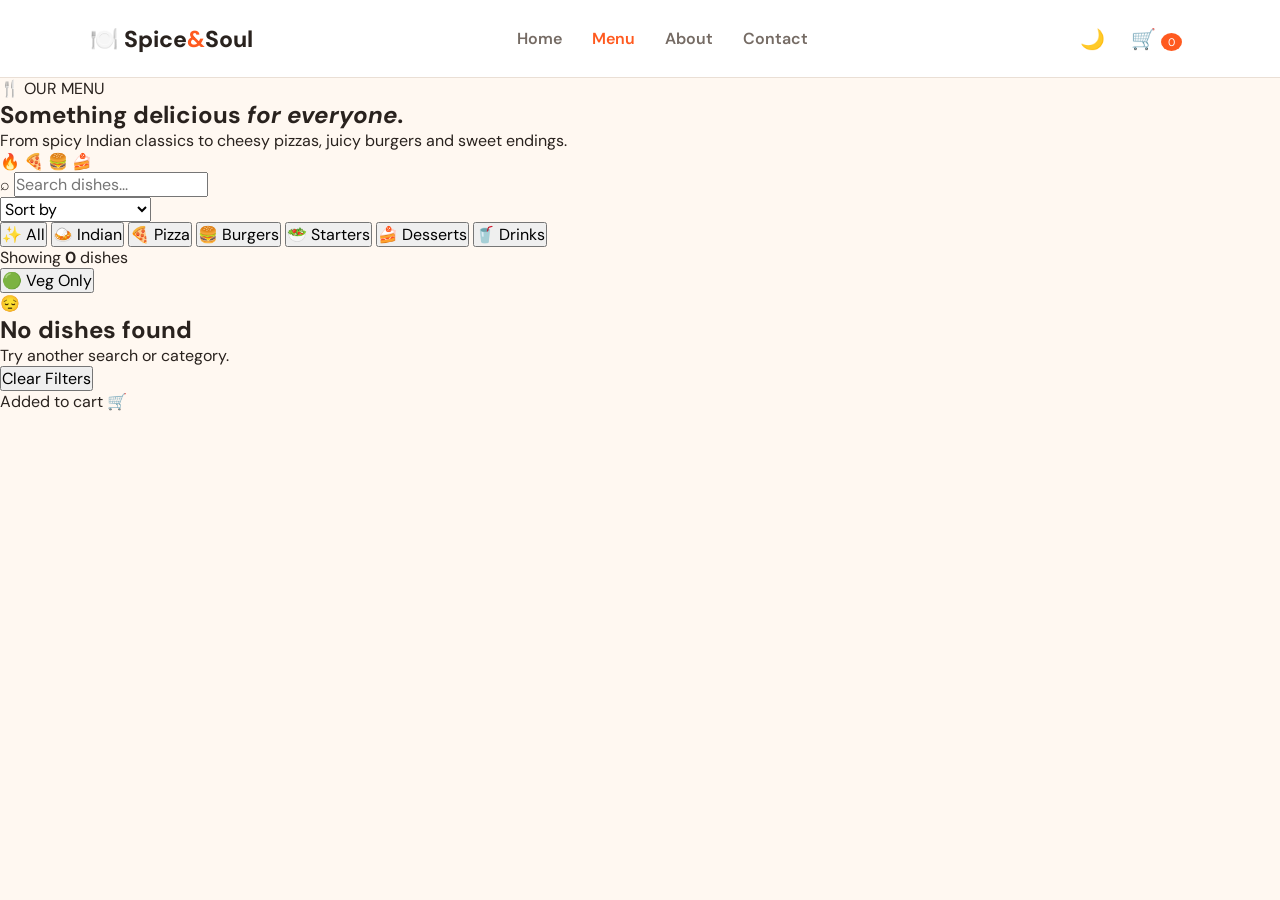
==== menu.html @ fa57c9c5 "Menu page" ====
<!DOCTYPE html>
<html lang="en">
<head>
    <meta charset="UTF-8">
    <meta name="viewport" content="width=device-width, initial-scale=1.0">

    <title>Menu | Spice & Soul</title>

    <link rel="stylesheet" href="style.css">
    <link rel="stylesheet" href="menu.css">
</head>

<body>

<header class="navbar">

    <a href="index.html" class="logo">
        🍽️ Spice<span>&</span>Soul
    </a>

    <nav>
        <a href="index.html">Home</a>
        <a href="menu.html" class="active">Menu</a>
        <a href="index.html#about">About</a>
        <a href="index.html#contact">Contact</a>
    </nav>

    <div class="nav-actions">

        <button id="themeBtn">🌙</button>

        <button class="cart-btn" onclick="openCart()">
            🛒
            <span id="cartCount">0</span>
        </button>

    </div>

</header>


<!-- MENU HERO -->

<section class="menu-hero">

    <div class="menu-hero-content">

        <span>🍴 OUR MENU</span>

        <h1>
            Something delicious
            <em>for everyone.</em>
        </h1>

        <p>
            From spicy Indian classics to cheesy pizzas,
            juicy burgers and sweet endings.
        </p>

    </div>

    <div class="menu-hero-food">
        <span>🔥</span>
        <span>🍕</span>
        <span>🍔</span>
        <span>🍰</span>
    </div>

</section>


<!-- MENU CONTROLS -->

<section class="menu-section">

    <div class="menu-toolbar">

        <div class="search">

            <span>⌕</span>

            <input
                type="search"
                id="searchInput"
                placeholder="Search dishes..."
            >

        </div>


        <select id="sortSelect">

            <option value="default">
                Sort by
            </option>

            <option value="low">
                Price: Low to High
            </option>

            <option value="high">
                Price: High to Low
            </option>

            <option value="rating">
                Top Rated
            </option>

        </select>

    </div>


    <!-- CATEGORIES -->

    <div class="category-tabs">

        <button class="category-btn active"
                data-category="All">
            <span>✨</span>
            All
        </button>

        <button class="category-btn"
                data-category="Indian">
            🍛 Indian
        </button>

        <button class="category-btn"
                data-category="Pizza">
            🍕 Pizza
        </button>

        <button class="category-btn"
                data-category="Burger">
            🍔 Burgers
        </button>

        <button class="category-btn"
                data-category="Starter">
            🥗 Starters
        </button>

        <button class="category-btn"
                data-category="Dessert">
            🍰 Desserts
        </button>

        <button class="category-btn"
                data-category="Drinks">
            🥤 Drinks
        </button>

    </div>


    <!-- RESULTS -->

    <div class="result-row">

        <p>
            Showing
            <strong id="resultCount">0</strong>
            dishes
        </p>

        <button
            id="vegToggle"
            class="veg-toggle"
        >
            🟢 Veg Only
        </button>

    </div>


    <!-- FOOD GRID -->

    <div
        class="food-grid"
        id="foodGrid"
    ></div>


    <!-- EMPTY -->

    <div
        class="empty-state"
        id="emptyState"
    >

        <div>😔</div>

        <h2>No dishes found</h2>

        <p>
            Try another search or category.
        </p>

        <button
            class="clear-btn"
            onclick="clearFilters()"
        >
            Clear Filters
        </button>

    </div>

</section>


<!-- CART OVERLAY -->

<div
    class="cart-overlay"
    id="cartOverlay"
    onclick="closeCart()"
></div>


<!-- CART -->

<aside
    class="cart"
    id="cart"
>

    <div class="cart-header">

        <div>
            <span>YOUR ORDER</span>
            <h2>My Cart</h2>
        </div>

        <button onclick="closeCart()">✕</button>

    </div>


    <div
        class="cart-items"
        id="cartItems"
    ></div>


    <div class="cart-footer">

        <div class="coupon">

            <input
                id="couponInput"
                placeholder="Coupon code"
            >

            <button onclick="applyCoupon()">
                Apply
            </button>

        </div>

        <div class="bill-row">
            <span>Subtotal</span>
            <strong id="subtotal">₹0</strong>
        </div>

        <div class="bill-row">
            <span>Discount</span>
            <strong id="discount">₹0</strong>
        </div>

        <div class="bill-row total">
            <span>Total</span>
            <strong id="total">₹0</strong>
        </div>

        <button
            class="checkout-btn"
            onclick="checkout()"
        >
            Proceed to Checkout →
        </button>

    </div>

</aside>


<!-- TOAST -->

<div
    class="toast"
    id="toast"
>
    Added to cart 🛒
</div>


<script src="menu.js"></script>

</body>
</html>
---- style.css ----
@import url('https://fonts.googleapis.com/css2?family=DM+Sans:wght@400;500;600;700;800&family=Playfair+Display:wght@600;700&display=swap');

:root {
    --orange: #ff5a1f;
    --orange-dark: #e9430d;
    --cream: #fff8f1;
    --dark: #171412;
    --text: #29221e;
    --muted: #756b64;
    --white: #ffffff;
    --border: #eadfd5;
}

* {
    margin: 0;
    padding: 0;
    box-sizing: border-box;
}

html {
    scroll-behavior: smooth;
}

body {
    font-family: "DM Sans", sans-serif;
    background: var(--cream);
    color: var(--text);
}

body.dark {
    --cream: #151211;
    --text: #fff;
    --muted: #aaa;
    --white: #211d1a;
    --border: #3a312c;
}

button,
input,
select {
    font: inherit;
}

button {
    cursor: pointer;
}

a {
    color: inherit;
}

.navbar {
    height: 78px;
    padding: 0 7%;
    display: flex;
    align-items: center;
    justify-content: space-between;
    background: var(--white);
    position: sticky;
    top: 0;
    z-index: 100;
    border-bottom: 1px solid var(--border);
}

.logo {
    text-decoration: none;
    font-size: 23px;
    font-weight: 800;
}

.logo span {
    color: var(--orange);
}

nav {
    display: flex;
    gap: 30px;
}

nav a {
    text-decoration: none;
    font-weight: 600;
    color: var(--muted);
}

nav a:hover,
nav a.active {
    color: var(--orange);
}

.nav-actions {
    display: flex;
    gap: 10px;
}

.nav-actions button,
.cart-btn {
    border: 0;
    background: transparent;
    font-size: 20px;
    padding: 8px;
}

.cart-btn span {
    background: var(--orange);
    color: white;
    border-radius: 50%;
    padding: 2px 7px;
    font-size: 11px;
}

.menu-btn {
    display: none;
}


/* HERO */

.hero {
    min-height: 680px;
    padding: 80px 7%;
    display: flex;
    align-items: center;
    justify-content: space-between;
    gap: 50px;
    overflow: hidden;
}

.hero-content {
    max-width: 650px;
}

.badge {
    color: var(--orange);
    font-size: 13px;
    font-weight: 800;
    letter-spacing: 2px;
}

.hero h1 {
    font-family: "Playfair Display", serif;
    font-size: clamp(50px, 7vw, 88px);
    line-height: .98;
    margin: 20px 0;
}

.hero h1 span {
    color: var(--orange);
}

.hero-content > p {
    max-width: 550px;
    color: var(--muted);
    font-size: 18px;
    line-height: 1.7;
}

.hero-buttons {
    display: flex;
    gap: 12px;
    margin-top: 30px;
}

.btn {
    border: 0;
    display: inline-block;
    padding: 15px 25px;
    border-radius: 12px;
    text-decoration: none;
    font-weight: 700;
}

.primary {
    background: var(--orange);
    color: white;
}

.primary:hover {
    background: var(--orange-dark);
}

.outline {
    background: transparent;
    border: 1px solid var(--border);
    color: var(--text);
}

.stats {
    display: flex;
    gap: 40px;
    margin-top: 50px;
}

.stats div {
    display: flex;
    flex-direction: column;
}

.stats strong {
    font-size: 20px;
}

.stats small {
    color: var(--muted);
    margin-top: 5px;
}

.hero-food {
    position: relative;
    width: 45%;
    max-width: 550px;
}

.food-circle {
    width: 480px;
    height: 480px;
    background: #ffd7bd;
    border-radius: 50%;
}

.hero-food img {
    position: absolute;
    width: 430px;
    height: 430px;
    object-fit: cover;
    border-radius: 50%;
    top: 25px;
    left: 25px;
    box-shadow: 0 30px 60px #0003;
}

.floating-card {
    position: absolute;
    bottom: 30px;
    left: -20px;
    background: var(--white);
    padding: 15px 20px;
    border-radius: 15px;
    display: flex;
    align-items: center;
    gap: 12px;
    box-shadow: 0 15px 40px #0002;
}

.floating-card span {
    font-size: 28px;
}

.floating-card div {
    display: flex;
    flex-direction: column;
}

.floating-card small {
    color: var(--muted);
}

.floating-card b {
    color: var(--orange);
}


/* CATEGORIES */

.categories {
    padding: 80px 7%;
}

.section-title {
    text-align: center;
}

.section-title span,
.menu-heading > span,
.about-text > span,
.offer > div > span {
    color: var(--orange);
    font-weight: 800;
    font-size: 13px;
    letter-spacing: 2px;
}

.section-title h2 {
    font-family: "Playfair Display", serif;
    font-size: 42px;
    margin-top: 10px;
}

.category-grid {
    display: grid;
    grid-template-columns: repeat(4, 1fr);
    gap: 20px;
    margin-top: 40px;
}

.category {
    background: var(--white);
    padding: 30px;
    text-align: center;
    text-decoration: none;
    border-radius: 18px;
    border: 1px solid var(--border);
    transition: .3s;
}

.category:hover {
    transform: translateY(-8px);
    border-color: var(--orange);
}

.category span {
    font-size: 48px;
}

.category h3 {
    margin-top: 15px;
}

.category p {
    color: var(--muted);
    margin-top: 5px;
}


/* OFFER */

.offer {
    margin: 40px 7%;
    padding: 50px;
    border-radius: 25px;
    background: #241a15;
    color: white;
    display: flex;
    justify-content: space-between;
    align-items: center;
}

.offer h2 {
    font-family: "Playfair Display", serif;
    font-size: 42px;
    margin: 10px 0;
}

.offer p {
    color: #c9beb7;
}

.offer strong {
    color: #ff8a60;
}

.countdown {
    display: flex;
    gap: 15px;
}

.countdown div {
    min-width: 85px;
    text-align: center;
    background: #ffffff12;
    padding: 15px;
    border-radius: 12px;
}

.countdown strong {
    display: block;
    font-size: 28px;
}

.countdown small {
    color: #bbb;
}


/* ABOUT */

.about {
    padding: 100px 7%;
    display: flex;
    align-items: center;
    gap: 80px;
}

.about-image,
.about-text {
    flex: 1;
}

.about-image img {
    width: 100%;
    max-height: 500px;
    object-fit: cover;
    border-radius: 25px;
}

.about-text h2 {
    font-family: "Playfair Display", serif;
    font-size: 50px;
    margin: 15px 0;
}

.about-text p {
    color: var(--muted);
    line-height: 1.8;
    font-size: 17px;
}

.text-link {
    display: inline-block;
    color: var(--orange);
    font-weight: 700;
    text-decoration: none;
    margin-top: 25px;
}


/* FOOTER */

footer {
    background: #171412;
    color: white;
    padding: 60px 7%;
    display: grid;
    grid-template-columns: 2fr 1fr 1fr;
    gap: 40px;
}

footer h2 {
    font-size: 28px;
}

footer h2 span {
    color: var(--orange);
}

footer h3 {
    margin-bottom: 12px;
}

footer p {
    color: #aaa;
    margin-top: 6px;
}


/* MENU PAGE */

.menu-page {
    padding: 80px 7%;
}

.menu-heading {
    text-align: center;
}

.menu-heading h1 {
    font-family: "Playfair Display", serif;
    font-size: 55px;
    margin: 10px 0;
}

.menu-heading p {
    color: var(--muted);
}

.search-box {
    max-width: 600px;
    margin: 40px auto 25px;
    background: var(--white);
    border: 1px solid var(--border);
    padding: 14px 20px;
    border-radius: 50px;
    display: flex;
    gap: 10px;
}

.search-box input {
    flex: 1;
    border: 0;
    outline: 0;
    background: transparent;
    color: var(--text);
}

.filters {
    display: flex;
    justify-content: center;
    gap: 10px;
    flex-wrap: wrap;
    margin-bottom: 40px;
}

.filter {
    padding: 10px 20px;
    border: 1px solid var(--border);
    border-radius: 30px;
    background: var(--white);
    color: var(--text);
}

.filter.active,
.filter:hover {
    background: var(--orange);
    color: white;
    border-color: var(--orange);
}

.menu-grid {
    display: grid;
    grid-template-columns: repeat(3, 1fr);
    gap: 25px;
}

.menu-card {
    background: var(--white);
    border: 1px solid var(--border);
    border-radius: 20px;
    overflow: hidden;
}

.menu-card img {
    width: 100%;
    height: 230px;
    object-fit: cover;
}

.menu-card-content {
    padding: 20px;
}

.menu-card h3 {
    margin-bottom: 8px;
}

.menu-card p {
    color: var(--muted);
    line-height: 1.5;
}

.menu-price {
    display: flex;
    justify-content: space-between;
    align-items: center;
    margin-top: 18px;
}

.menu-price strong {
    color: var(--orange);
    font-size: 20px;
}

.add-btn {
    border: 0;
    background: var(--orange);
    color: white;
    padding: 10px 15px;
    border-radius: 9px;
    font-weight: bold;
}


/* CART */

.cart-overlay {
    position: fixed;
    inset: 0;
    background: #0008;
    opacity: 0;
    visibility: hidden;
    transition: .3s;
    z-index: 199;
}

.cart-overlay.show {
    opacity: 1;
    visibility: visible;
}

.cart {
    position: fixed;
    top: 0;
    right: -420px;
    width: min(420px, 100%);
    height: 100vh;
    background: var(--white);
    z-index: 200;
    transition: .35s;
    padding: 25px;
    display: flex;
    flex-direction: column;
}

.cart.open {
    right: 0;
}

.cart-header {
    display: flex;
    justify-content: space-between;
    align-items: center;
    padding-bottom: 20px;
    border-bottom: 1px solid var(--border);
}

.cart-header button {
    border: 0;
    background: transparent;
    font-size: 22px;
    color: var(--text);
}

#cartItems {
    flex: 1;
    overflow-y: auto;
    padding: 20px 0;
}

.cart-item {
    display: flex;
    gap: 12px;
    margin-bottom: 18px;
    border-bottom: 1px solid var(--border);
    padding-bottom: 18px;
}

.cart-item img {
    width: 70px;
    height: 70px;
    object-fit: cover;
    border-radius: 10px;
}

.cart-item-info {
    flex: 1;
}

.cart-item-info h4 {
    margin-bottom: 5px;
}

.cart-item-info p {
    color: var(--orange);
    font-weight: bold;
}

.remove-btn {
    border: 0;
    background: transparent;
    color: #d33;
}

.cart-bottom {
    border-top: 1px solid var(--border);
    padding-top: 20px;
}

.cart-bottom > div {
    display: flex;
    justify-content: space-between;
    margin-bottom: 20px;
}


/* MODAL */

.modal {
    position: fixed;
    inset: 0;
    background: #0009;
    display: none;
    place-items: center;
    z-index: 300;
    padding: 20px;
}

.modal.show {
    display: grid;
}

.modal-box {
    width: min(450px, 100%);
    background: var(--white);
    padding: 35px;
    border-radius: 20px;
    position: relative;
}

.modal-box > span {
    color: var(--orange);
    font-size: 12px;
    font-weight: bold;
}

.modal-box h2 {
    font-family: "Playfair Display", serif;
    font-size: 35px;
    margin: 8px 0 25px;
}

.close-modal {
    position: absolute;
    right: 20px;
    top: 20px;
    border: 0;
    background: transparent;
    font-size: 20px;
    color: var(--text);
}

#bookingForm {
    display: grid;
    gap: 13px;
}

#bookingForm input,
#bookingForm select {
    width: 100%;
    padding: 14px;
    border: 1px solid var(--border);
    border-radius: 10px;
    outline: 0;
    background: var(--cream);
    color: var(--text);
}


/* RESPONSIVE */

@media (max-width: 900px) {

    .hero {
        flex-direction: column;
        text-align: center;
    }

    .hero-content {
        max-width: 700px;
    }

    .hero-content > p {
        margin: auto;
    }

    .hero-buttons,
    .stats {
        justify-content: center;
    }

    .hero-food {
        width: 100%;
    }

    .category-grid,
    .menu-grid {
        grid-template-columns: repeat(2, 1fr);
    }

    .about {
        flex-direction: column;
    }

    footer {
        grid-template-columns: 1fr 1fr;
    }
}

@media (max-width: 600px) {

    .navbar {
        padding: 0 5%;
    }

    nav {
        display: none;
    }

    .menu-btn {
        display: inline-block;
    }

    .hero {
        padding: 60px 5%;
    }

    .hero h1 {
        font-size: 48px;
    }

    .food-circle {
        width: 320px;
        height: 320px;
        margin: auto;
    }

    .hero-food img {
        width: 290px;
        height: 290px;
        left: 50%;
        transform: translateX(-50%);
    }

    .floating-card {
        left: 5px;
    }

    .stats {
        gap: 20px;
    }

    .category-grid,
    .menu-grid {
        grid-template-columns: 1fr;
    }

    .offer {
        flex-direction: column;
        gap: 30px;
        text-align: center;
        margin: 30px 5%;
        padding: 35px 20px;
    }

    .countdown div {
        min-width: 65px;
    }

    .about {
        padding: 70px 5%;
    }

    .about-text h2 {
        font-size: 40px;
    }

    footer {
        grid-template-columns: 1fr;
    }
}
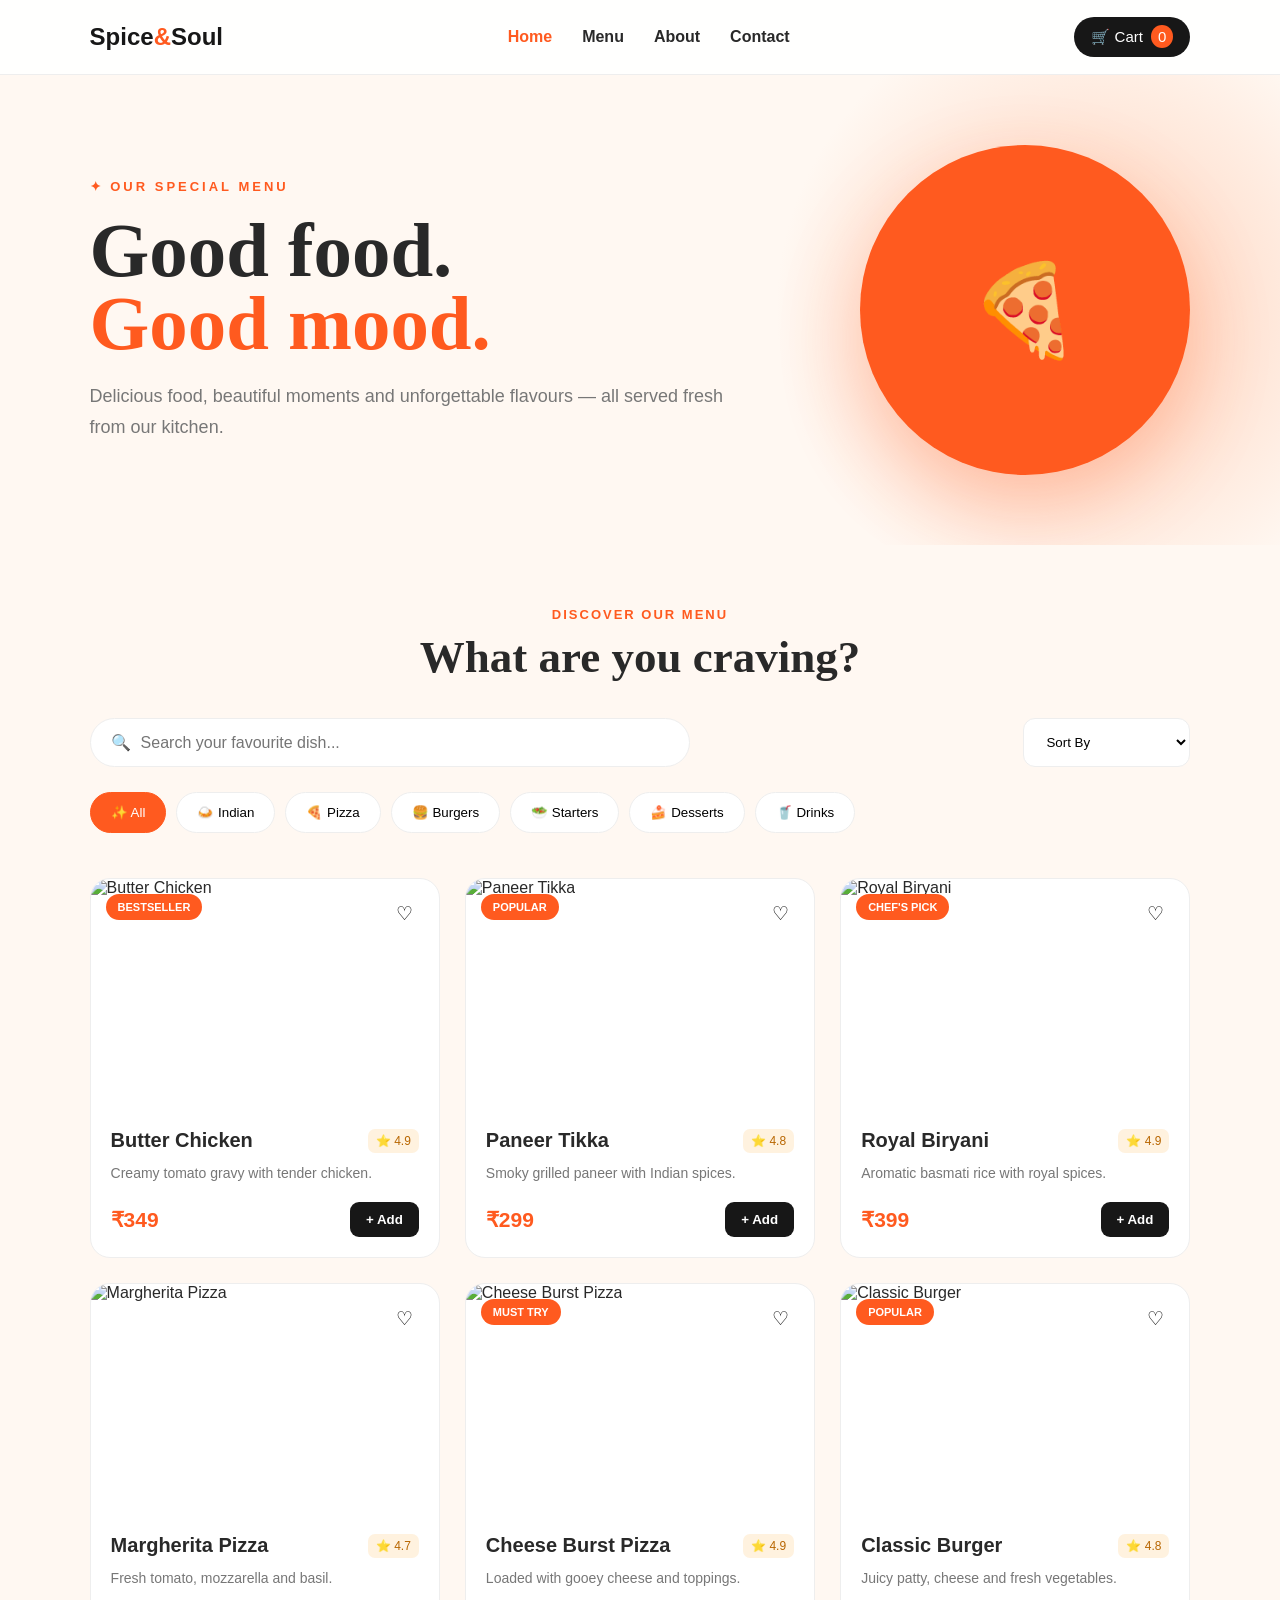
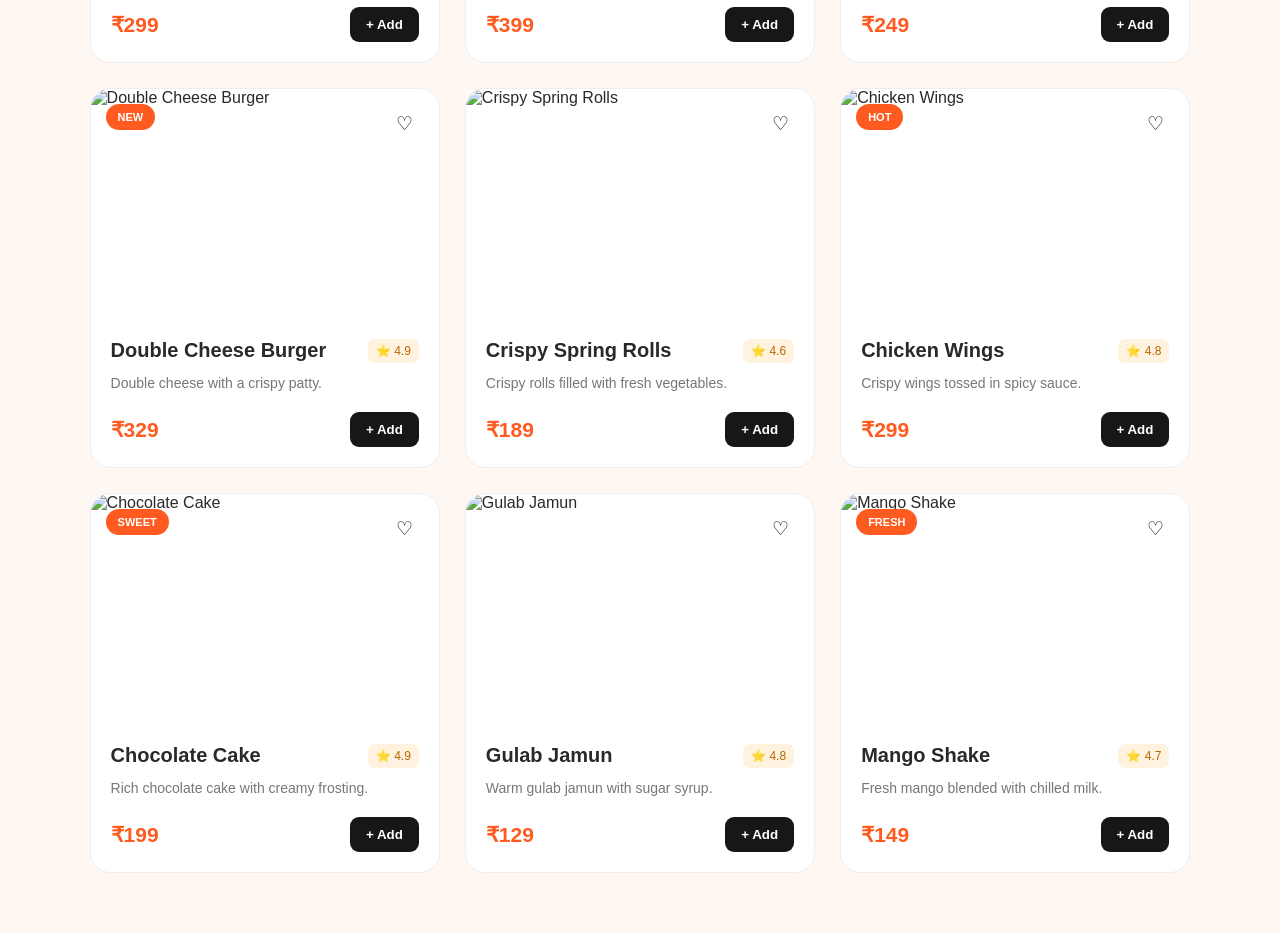
==== commit cb5cdc7d: "change menu" ====
--- a/menu.html
+++ b/menu.html
@@ -4,298 +4,1679 @@
     <meta charset="UTF-8">
     <meta name="viewport" content="width=device-width, initial-scale=1.0">
 
-    <title>Menu | Spice & Soul</title>
-
-    <link rel="stylesheet" href="style.css">
-    <link rel="stylesheet" href="menu.css">
+    <title>Spice & Soul | Menu</title>
+
+    <style>
+        * {
+            margin: 0;
+            padding: 0;
+            box-sizing: border-box;
+        }
+
+        :root {
+            --orange: #ff5a1f;
+            --orange-dark: #e84610;
+            --cream: #fff8f2;
+            --white: #ffffff;
+            --dark: #171717;
+            --text: #292929;
+            --muted: #777;
+            --border: #eeeeee;
+            --green: #14863b;
+        }
+
+        body {
+            font-family: Arial, sans-serif;
+            background: var(--cream);
+            color: var(--text);
+        }
+
+        /* NAVBAR */
+
+        header {
+            height: 75px;
+            padding: 0 7%;
+
+            display: flex;
+            align-items: center;
+            justify-content: space-between;
+
+            background: rgba(255,255,255,.92);
+
+            position: sticky;
+            top: 0;
+            z-index: 100;
+
+            border-bottom: 1px solid var(--border);
+            backdrop-filter: blur(10px);
+        }
+
+        .logo {
+            color: var(--dark);
+            text-decoration: none;
+
+            font-size: 24px;
+            font-weight: 900;
+        }
+
+        .logo span {
+            color: var(--orange);
+        }
+
+        nav {
+            display: flex;
+            gap: 30px;
+        }
+
+        nav a {
+            color: var(--text);
+            text-decoration: none;
+            font-weight: 600;
+        }
+
+        nav a:hover,
+        nav a.active {
+            color: var(--orange);
+        }
+
+        .cart-btn {
+            border: none;
+            background: var(--dark);
+            color: white;
+
+            padding: 11px 17px;
+
+            border-radius: 30px;
+
+            cursor: pointer;
+            font-size: 15px;
+        }
+
+        .cart-btn span {
+            background: var(--orange);
+            padding: 3px 7px;
+            border-radius: 50%;
+            margin-left: 4px;
+        }
+
+
+        /* HERO */
+
+        .hero {
+            min-height: 430px;
+            padding: 70px 7%;
+
+            display: flex;
+            align-items: center;
+            justify-content: space-between;
+
+            overflow: hidden;
+
+            background:
+                radial-gradient(
+                    circle at 85% 50%,
+                    #ffd0b8,
+                    transparent 28%
+                ),
+                var(--cream);
+        }
+
+        .hero-content {
+            max-width: 650px;
+        }
+
+        .small-title {
+            color: var(--orange);
+            font-size: 13px;
+            font-weight: 800;
+            letter-spacing: 3px;
+        }
+
+        .hero h1 {
+            font-family: Georgia, serif;
+            font-size: clamp(48px, 6vw, 80px);
+            line-height: .95;
+            margin: 20px 0;
+        }
+
+        .hero h1 span {
+            color: var(--orange);
+        }
+
+        .hero p {
+            color: var(--muted);
+            font-size: 18px;
+            line-height: 1.7;
+        }
+
+        .food-circle {
+            width: 330px;
+            height: 330px;
+
+            background: var(--orange);
+
+            border-radius: 50%;
+
+            display: flex;
+            justify-content: center;
+            align-items: center;
+
+            font-size: 90px;
+
+            box-shadow:
+                0 30px 80px rgba(255,90,31,.3);
+
+            animation: rotateFood 8s linear infinite;
+        }
+
+        @keyframes rotateFood {
+            0% {
+                transform: rotate(0deg);
+            }
+
+            100% {
+                transform: rotate(360deg);
+            }
+        }
+
+
+        /* MENU */
+
+        .menu {
+            padding: 60px 7%;
+        }
+
+        .section-title {
+            text-align: center;
+            margin-bottom: 35px;
+        }
+
+        .section-title span {
+            color: var(--orange);
+            font-size: 13px;
+            font-weight: bold;
+            letter-spacing: 2px;
+        }
+
+        .section-title h2 {
+            font-family: Georgia, serif;
+            font-size: 45px;
+            margin-top: 8px;
+        }
+
+
+        /* SEARCH */
+
+        .controls {
+            display: flex;
+            justify-content: space-between;
+            gap: 20px;
+
+            margin-bottom: 25px;
+        }
+
+        .search {
+            flex: 1;
+
+            max-width: 600px;
+
+            background: white;
+
+            border: 1px solid var(--border);
+
+            border-radius: 50px;
+
+            padding: 14px 20px;
+
+            display: flex;
+            align-items: center;
+            gap: 10px;
+        }
+
+        .search input {
+            width: 100%;
+
+            border: none;
+            outline: none;
+
+            font-size: 16px;
+
+            background: transparent;
+        }
+
+        select {
+            border: 1px solid var(--border);
+
+            border-radius: 12px;
+
+            padding: 0 18px;
+
+            background: white;
+
+            outline: none;
+        }
+
+
+        /* CATEGORY */
+
+        .categories {
+            display: flex;
+            gap: 10px;
+
+            overflow-x: auto;
+
+            padding-bottom: 10px;
+
+            scrollbar-width: none;
+        }
+
+        .categories::-webkit-scrollbar {
+            display: none;
+        }
+
+        .category {
+            white-space: nowrap;
+
+            border: 1px solid var(--border);
+
+            background: white;
+
+            padding: 12px 20px;
+
+            border-radius: 50px;
+
+            cursor: pointer;
+
+            transition: .25s;
+        }
+
+        .category:hover,
+        .category.active {
+            background: var(--orange);
+            color: white;
+            border-color: var(--orange);
+        }
+
+
+        /* FOOD GRID */
+
+        .food-grid {
+            margin-top: 35px;
+
+            display: grid;
+
+            grid-template-columns:
+                repeat(3, 1fr);
+
+            gap: 25px;
+        }
+
+        .card {
+            background: white;
+
+            border-radius: 20px;
+
+            overflow: hidden;
+
+            border: 1px solid var(--border);
+
+            transition: .3s;
+        }
+
+        .card:hover {
+            transform: translateY(-8px);
+
+            box-shadow:
+                0 25px 50px rgba(0,0,0,.1);
+        }
+
+        .card-img {
+            height: 230px;
+
+            position: relative;
+
+            overflow: hidden;
+        }
+
+        .card-img img {
+            width: 100%;
+            height: 100%;
+
+            object-fit: cover;
+
+            transition: .5s;
+        }
+
+        .card:hover img {
+            transform: scale(1.08);
+        }
+
+        .badge {
+            position: absolute;
+
+            left: 15px;
+            top: 15px;
+
+            background: var(--orange);
+
+            color: white;
+
+            padding: 7px 12px;
+
+            border-radius: 30px;
+
+            font-size: 11px;
+            font-weight: bold;
+        }
+
+        .heart {
+            position: absolute;
+
+            right: 15px;
+            top: 15px;
+
+            width: 38px;
+            height: 38px;
+
+            border: none;
+
+            border-radius: 50%;
+
+            background: white;
+
+            cursor: pointer;
+
+            font-size: 19px;
+        }
+
+        .heart.liked {
+            color: red;
+        }
+
+        .card-content {
+            padding: 20px;
+        }
+
+        .card-top {
+            display: flex;
+
+            justify-content: space-between;
+
+            gap: 10px;
+        }
+
+        .card h3 {
+            font-size: 20px;
+        }
+
+        .rating {
+            background: #fff2df;
+
+            color: #b86600;
+
+            padding: 5px 8px;
+
+            border-radius: 7px;
+
+            font-size: 12px;
+
+            white-space: nowrap;
+        }
+
+        .description {
+            color: var(--muted);
+
+            font-size: 14px;
+
+            line-height: 1.5;
+
+            margin: 10px 0 18px;
+        }
+
+        .card-bottom {
+            display: flex;
+
+            justify-content: space-between;
+
+            align-items: center;
+        }
+
+        .price {
+            color: var(--orange);
+
+            font-size: 21px;
+
+            font-weight: bold;
+        }
+
+        .add {
+            border: none;
+
+            background: var(--dark);
+
+            color: white;
+
+            padding: 10px 16px;
+
+            border-radius: 9px;
+
+            cursor: pointer;
+
+            font-weight: bold;
+
+            transition: .2s;
+        }
+
+        .add:hover {
+            background: var(--orange);
+        }
+
+
+        /* CART */
+
+        .overlay {
+            position: fixed;
+
+            inset: 0;
+
+            background: rgba(0,0,0,.45);
+
+            opacity: 0;
+            visibility: hidden;
+
+            transition: .3s;
+
+            z-index: 200;
+        }
+
+        .overlay.show {
+            opacity: 1;
+            visibility: visible;
+        }
+
+        .cart {
+            position: fixed;
+
+            top: 0;
+            right: -450px;
+
+            width: min(430px, 100%);
+
+            height: 100vh;
+
+            background: white;
+
+            z-index: 300;
+
+            padding: 25px;
+
+            display: flex;
+            flex-direction: column;
+
+            transition: .35s;
+        }
+
+        .cart.open {
+            right: 0;
+        }
+
+        .cart-header {
+            display: flex;
+
+            justify-content: space-between;
+
+            align-items: center;
+
+            border-bottom: 1px solid var(--border);
+
+            padding-bottom: 18px;
+        }
+
+        .cart-header button {
+            border: none;
+
+            background: none;
+
+            font-size: 22px;
+
+            cursor: pointer;
+        }
+
+        .cart-items {
+            flex: 1;
+
+            overflow-y: auto;
+
+            padding: 15px 0;
+        }
+
+        .cart-item {
+            display: flex;
+
+            gap: 12px;
+
+            padding: 15px 0;
+
+            border-bottom: 1px solid var(--border);
+        }
+
+        .cart-item img {
+            width: 70px;
+            height: 70px;
+
+            object-fit: cover;
+
+            border-radius: 10px;
+        }
+
+        .cart-info {
+            flex: 1;
+        }
+
+        .cart-info h4 {
+            margin-bottom: 6px;
+        }
+
+        .cart-price {
+            color: var(--orange);
+            font-weight: bold;
+        }
+
+        .quantity {
+            display: flex;
+            gap: 8px;
+            align-items: center;
+            margin-top: 8px;
+        }
+
+        .quantity button {
+            width: 25px;
+            height: 25px;
+
+            border: 1px solid #ddd;
+
+            background: #fff8f2;
+
+            border-radius: 5px;
+
+            cursor: pointer;
+        }
+
+        .remove {
+            border: none;
+            background: none;
+            color: red;
+            cursor: pointer;
+        }
+
+        .cart-footer {
+            border-top: 1px solid var(--border);
+
+            padding-top: 20px;
+        }
+
+        .bill {
+            display: flex;
+
+            justify-content: space-between;
+
+            margin: 10px 0;
+        }
+
+        .total {
+            font-size: 22px;
+            font-weight: bold;
+
+            padding-top: 12px;
+
+            border-top: 1px dashed #ddd;
+        }
+
+        .checkout {
+            width: 100%;
+
+            margin-top: 15px;
+
+            padding: 16px;
+
+            border: none;
+
+            background: var(--orange);
+
+            color: white;
+
+            border-radius: 12px;
+
+            font-weight: bold;
+
+            cursor: pointer;
+
+            font-size: 16px;
+        }
+
+
+        /* TOAST */
+
+        .toast {
+            position: fixed;
+
+            bottom: 25px;
+            left: 50%;
+
+            transform:
+                translate(-50%, 100px);
+
+            background: var(--dark);
+
+            color: white;
+
+            padding: 14px 22px;
+
+            border-radius: 50px;
+
+            z-index: 500;
+
+            opacity: 0;
+
+            transition: .3s;
+        }
+
+        .toast.show {
+            transform:
+                translate(-50%, 0);
+
+            opacity: 1;
+        }
+
+
+        /* MOBILE */
+
+        @media(max-width: 900px) {
+
+            nav {
+                display: none;
+            }
+
+            .food-grid {
+                grid-template-columns: repeat(2, 1fr);
+            }
+
+            .food-circle {
+                width: 250px;
+                height: 250px;
+
+                font-size: 70px;
+            }
+        }
+
+        @media(max-width: 650px) {
+
+            header {
+                padding: 0 5%;
+            }
+
+            .hero {
+                padding: 60px 5%;
+
+                flex-direction: column;
+
+                text-align: center;
+
+                gap: 50px;
+            }
+
+            .food-circle {
+                width: 220px;
+                height: 220px;
+
+                font-size: 60px;
+            }
+
+            .menu {
+                padding: 50px 5%;
+            }
+
+            .controls {
+                flex-direction: column;
+            }
+
+            select {
+                height: 48px;
+            }
+
+            .food-grid {
+                grid-template-columns: 1fr;
+            }
+
+            .section-title h2 {
+                font-size: 36px;
+            }
+        }
+    </style>
 </head>
 
 <body>
 
-<header class="navbar">
-
-    <a href="index.html" class="logo">
-        🍽️ Spice<span>&</span>Soul
-    </a>
-
-    <nav>
-        <a href="index.html">Home</a>
-        <a href="menu.html" class="active">Menu</a>
-        <a href="index.html#about">About</a>
-        <a href="index.html#contact">Contact</a>
-    </nav>
-
-    <div class="nav-actions">
-
-        <button id="themeBtn">🌙</button>
+    <!-- NAVBAR -->
+
+    <header>
+
+        <a href="#" class="logo">
+            Spice<span>&</span>Soul
+        </a>
+
+        <nav>
+            <a href="#" class="active">Home</a>
+            <a href="#menu">Menu</a>
+            <a href="#">About</a>
+            <a href="#">Contact</a>
+        </nav>
 
         <button class="cart-btn" onclick="openCart()">
-            🛒
+            🛒 Cart
             <span id="cartCount">0</span>
         </button>
 
+    </header>
+
+
+    <!-- HERO -->
+
+    <section class="hero">
+
+        <div class="hero-content">
+
+            <span class="small-title">
+                ✦ OUR SPECIAL MENU
+            </span>
+
+            <h1>
+                Good food.
+                <br>
+                <span>Good mood.</span>
+            </h1>
+
+            <p>
+                Delicious food, beautiful moments and
+                unforgettable flavours — all served
+                fresh from our kitchen.
+            </p>
+
+        </div>
+
+        <div class="food-circle">
+            🍕
+        </div>
+
+    </section>
+
+
+    <!-- MENU -->
+
+    <section class="menu" id="menu">
+
+        <div class="section-title">
+
+            <span>DISCOVER OUR MENU</span>
+
+            <h2>
+                What are you craving?
+            </h2>
+
+        </div>
+
+
+        <!-- SEARCH -->
+
+        <div class="controls">
+
+            <div class="search">
+
+                🔍
+
+                <input
+                    type="text"
+                    id="search"
+                    placeholder="Search your favourite dish..."
+                >
+
+            </div>
+
+            <select id="sort">
+
+                <option value="default">
+                    Sort By
+                </option>
+
+                <option value="low">
+                    Price: Low to High
+                </option>
+
+                <option value="high">
+                    Price: High to Low
+                </option>
+
+                <option value="rating">
+                    Top Rated
+                </option>
+
+            </select>
+
+        </div>
+
+
+        <!-- CATEGORIES -->
+
+        <div class="categories">
+
+            <button
+                class="category active"
+                data-category="all"
+            >
+                ✨ All
+            </button>
+
+            <button
+                class="category"
+                data-category="indian"
+            >
+                🍛 Indian
+            </button>
+
+            <button
+                class="category"
+                data-category="pizza"
+            >
+                🍕 Pizza
+            </button>
+
+            <button
+                class="category"
+                data-category="burger"
+            >
+                🍔 Burgers
+            </button>
+
+            <button
+                class="category"
+                data-category="starter"
+            >
+                🥗 Starters
+            </button>
+
+            <button
+                class="category"
+                data-category="dessert"
+            >
+                🍰 Desserts
+            </button>
+
+            <button
+                class="category"
+                data-category="drink"
+            >
+                🥤 Drinks
+            </button>
+
+        </div>
+
+
+        <!-- FOOD -->
+
+        <div
+            class="food-grid"
+            id="foodGrid"
+        ></div>
+
+    </section>
+
+
+    <!-- CART OVERLAY -->
+
+    <div
+        class="overlay"
+        id="overlay"
+        onclick="closeCart()"
+    ></div>
+
+
+    <!-- CART -->
+
+    <aside
+        class="cart"
+        id="cart"
+    >
+
+        <div class="cart-header">
+
+            <div>
+                <small>
+                    YOUR ORDER
+                </small>
+
+                <h2>
+                    My Cart
+                </h2>
+            </div>
+
+            <button onclick="closeCart()">
+                ✕
+            </button>
+
+        </div>
+
+
+        <div
+            class="cart-items"
+            id="cartItems"
+        ></div>
+
+
+        <div class="cart-footer">
+
+            <div class="bill">
+                <span>Subtotal</span>
+                <strong id="subtotal">
+                    ₹0
+                </strong>
+            </div>
+
+            <div class="bill total">
+                <span>Total</span>
+                <strong id="total">
+                    ₹0
+                </strong>
+            </div>
+
+            <button
+                class="checkout"
+                onclick="checkout()"
+            >
+                Place Order →
+            </button>
+
+        </div>
+
+    </aside>
+
+
+    <!-- TOAST -->
+
+    <div
+        class="toast"
+        id="toast"
+    >
+        Added to cart 🛒
     </div>
 
-</header>
-
-
-<!-- MENU HERO -->
-
-<section class="menu-hero">
-
-    <div class="menu-hero-content">
-
-        <span>🍴 OUR MENU</span>
-
-        <h1>
-            Something delicious
-            <em>for everyone.</em>
-        </h1>
-
-        <p>
-            From spicy Indian classics to cheesy pizzas,
-            juicy burgers and sweet endings.
-        </p>
-
-    </div>
-
-    <div class="menu-hero-food">
-        <span>🔥</span>
-        <span>🍕</span>
-        <span>🍔</span>
-        <span>🍰</span>
-    </div>
-
-</section>
-
-
-<!-- MENU CONTROLS -->
-
-<section class="menu-section">
-
-    <div class="menu-toolbar">
-
-        <div class="search">
-
-            <span>⌕</span>
-
-            <input
-                type="search"
-                id="searchInput"
-                placeholder="Search dishes..."
-            >
-
-        </div>
-
-
-        <select id="sortSelect">
-
-            <option value="default">
-                Sort by
-            </option>
-
-            <option value="low">
-                Price: Low to High
-            </option>
-
-            <option value="high">
-                Price: High to Low
-            </option>
-
-            <option value="rating">
-                Top Rated
-            </option>
-
-        </select>
-
-    </div>
-
-
-    <!-- CATEGORIES -->
-
-    <div class="category-tabs">
-
-        <button class="category-btn active"
-                data-category="All">
-            <span>✨</span>
-            All
-        </button>
-
-        <button class="category-btn"
-                data-category="Indian">
-            🍛 Indian
-        </button>
-
-        <button class="category-btn"
-                data-category="Pizza">
-            🍕 Pizza
-        </button>
-
-        <button class="category-btn"
-                data-category="Burger">
-            🍔 Burgers
-        </button>
-
-        <button class="category-btn"
-                data-category="Starter">
-            🥗 Starters
-        </button>
-
-        <button class="category-btn"
-                data-category="Dessert">
-            🍰 Desserts
-        </button>
-
-        <button class="category-btn"
-                data-category="Drinks">
-            🥤 Drinks
-        </button>
-
-    </div>
-
-
-    <!-- RESULTS -->
-
-    <div class="result-row">
-
-        <p>
-            Showing
-            <strong id="resultCount">0</strong>
-            dishes
-        </p>
-
-        <button
-            id="vegToggle"
-            class="veg-toggle"
-        >
-            🟢 Veg Only
-        </button>
-
-    </div>
-
-
-    <!-- FOOD GRID -->
-
-    <div
-        class="food-grid"
-        id="foodGrid"
-    ></div>
-
-
-    <!-- EMPTY -->
-
-    <div
-        class="empty-state"
-        id="emptyState"
-    >
-
-        <div>😔</div>
-
-        <h2>No dishes found</h2>
-
-        <p>
-            Try another search or category.
-        </p>
-
-        <button
-            class="clear-btn"
-            onclick="clearFilters()"
-        >
-            Clear Filters
-        </button>
-
-    </div>
-
-</section>
-
-
-<!-- CART OVERLAY -->
-
-<div
-    class="cart-overlay"
-    id="cartOverlay"
-    onclick="closeCart()"
-></div>
-
-
-<!-- CART -->
-
-<aside
-    class="cart"
-    id="cart"
->
-
-    <div class="cart-header">
-
-        <div>
-            <span>YOUR ORDER</span>
-            <h2>My Cart</h2>
-        </div>
-
-        <button onclick="closeCart()">✕</button>
-
-    </div>
-
-
-    <div
-        class="cart-items"
-        id="cartItems"
-    ></div>
-
-
-    <div class="cart-footer">
-
-        <div class="coupon">
-
-            <input
-                id="couponInput"
-                placeholder="Coupon code"
-            >
-
-            <button onclick="applyCoupon()">
-                Apply
-            </button>
-
-        </div>
-
-        <div class="bill-row">
-            <span>Subtotal</span>
-            <strong id="subtotal">₹0</strong>
-        </div>
-
-        <div class="bill-row">
-            <span>Discount</span>
-            <strong id="discount">₹0</strong>
-        </div>
-
-        <div class="bill-row total">
-            <span>Total</span>
-            <strong id="total">₹0</strong>
-        </div>
-
-        <button
-            class="checkout-btn"
-            onclick="checkout()"
-        >
-            Proceed to Checkout →
-        </button>
-
-    </div>
-
-</aside>
-
-
-<!-- TOAST -->
-
-<div
-    class="toast"
-    id="toast"
->
-    Added to cart 🛒
-</div>
-
-
-<script src="menu.js"></script>
+
+    <script>
+
+        /* FOOD DATA */
+
+        const foods = [
+
+            {
+                id: 1,
+                name: "Butter Chicken",
+                category: "indian",
+                price: 349,
+                rating: 4.9,
+                image: "https://images.unsplash.com/photo-1603894584373-5ac82b2ae398?auto=format&fit=crop&w=800&q=80",
+                description: "Creamy tomato gravy with tender chicken.",
+                badge: "BESTSELLER"
+            },
+
+            {
+                id: 2,
+                name: "Paneer Tikka",
+                category: "indian",
+                price: 299,
+                rating: 4.8,
+                image: "https://images.unsplash.com/photo-1567188040759-fb8a883dc6d8?auto=format&fit=crop&w=800&q=80",
+                description: "Smoky grilled paneer with Indian spices.",
+                badge: "POPULAR"
+            },
+
+            {
+                id: 3,
+                name: "Royal Biryani",
+                category: "indian",
+                price: 399,
+                rating: 4.9,
+                image: "https://images.unsplash.com/photo-1563379091339-03246963d96c?auto=format&fit=crop&w=800&q=80",
+                description: "Aromatic basmati rice with royal spices.",
+                badge: "CHEF'S PICK"
+            },
+
+            {
+                id: 4,
+                name: "Margherita Pizza",
+                category: "pizza",
+                price: 299,
+                rating: 4.7,
+                image: "https://images.unsplash.com/photo-1574071318508-1cdbab80d002?auto=format&fit=crop&w=800&q=80",
+                description: "Fresh tomato, mozzarella and basil.",
+                badge: ""
+            },
+
+            {
+                id: 5,
+                name: "Cheese Burst Pizza",
+                category: "pizza",
+                price: 399,
+                rating: 4.9,
+                image: "https://images.unsplash.com/photo-1579751626657-72bc17010498?auto=format&fit=crop&w=800&q=80",
+                description: "Loaded with gooey cheese and toppings.",
+                badge: "MUST TRY"
+            },
+
+            {
+                id: 6,
+                name: "Classic Burger",
+                category: "burger",
+                price: 249,
+                rating: 4.8,
+                image: "https://images.unsplash.com/photo-1568901346375-23c9450c58cd?auto=format&fit=crop&w=800&q=80",
+                description: "Juicy patty, cheese and fresh vegetables.",
+                badge: "POPULAR"
+            },
+
+            {
+                id: 7,
+                name: "Double Cheese Burger",
+                category: "burger",
+                price: 329,
+                rating: 4.9,
+                image: "https://images.unsplash.com/photo-1553979459-d2229ba7433b?auto=format&fit=crop&w=800&q=80",
+                description: "Double cheese with a crispy patty.",
+                badge: "NEW"
+            },
+
+            {
+                id: 8,
+                name: "Crispy Spring Rolls",
+                category: "starter",
+                price: 189,
+                rating: 4.6,
+                image: "https://images.unsplash.com/photo-1548507200-4d7e2e7f5e6e?auto=format&fit=crop&w=800&q=80",
+                description: "Crispy rolls filled with fresh vegetables.",
+                badge: ""
+            },
+
+            {
+                id: 9,
+                name: "Chicken Wings",
+                category: "starter",
+                price: 299,
+                rating: 4.8,
+                image: "https://images.unsplash.com/photo-1527477396000-e27163b481c2?auto=format&fit=crop&w=800&q=80",
+                description: "Crispy wings tossed in spicy sauce.",
+                badge: "HOT"
+            },
+
+            {
+                id: 10,
+                name: "Chocolate Cake",
+                category: "dessert",
+                price: 199,
+                rating: 4.9,
+                image: "https://images.unsplash.com/photo-1578985545062-69928b1d9587?auto=format&fit=crop&w=800&q=80",
+                description: "Rich chocolate cake with creamy frosting.",
+                badge: "SWEET"
+            },
+
+            {
+                id: 11,
+                name: "Gulab Jamun",
+                category: "dessert",
+                price: 129,
+                rating: 4.8,
+                image: "https://images.unsplash.com/photo-1601050690597-df0568f70950?auto=format&fit=crop&w=800&q=80",
+                description: "Warm gulab jamun with sugar syrup.",
+                badge: ""
+            },
+
+            {
+                id: 12,
+                name: "Mango Shake",
+                category: "drink",
+                price: 149,
+                rating: 4.7,
+                image: "https://images.unsplash.com/photo-1623065422902-30a2d299bbe4?auto=format&fit=crop&w=800&q=80",
+                description: "Fresh mango blended with chilled milk.",
+                badge: "FRESH"
+            }
+
+        ];
+
+
+        let category = "all";
+
+        let cart =
+            JSON.parse(
+                localStorage.getItem("cart")
+            ) || [];
+
+
+        /* RENDER */
+
+        function render() {
+
+            let search =
+                document
+                .getElementById("search")
+                .value
+                .toLowerCase();
+
+
+            let result =
+                foods.filter(food => {
+
+                    let categoryMatch =
+                        category === "all" ||
+                        food.category === category;
+
+                    let searchMatch =
+                        food.name
+                        .toLowerCase()
+                        .includes(search);
+
+                    return categoryMatch &&
+                           searchMatch;
+
+                });
+
+
+            let sort =
+                document.getElementById("sort").value;
+
+
+            if (sort === "low") {
+
+                result.sort(
+                    (a,b) =>
+                    a.price - b.price
+                );
+
+            }
+
+
+            if (sort === "high") {
+
+                result.sort(
+                    (a,b) =>
+                    b.price - a.price
+                );
+
+            }
+
+
+            if (sort === "rating") {
+
+                result.sort(
+                    (a,b) =>
+                    b.rating - a.rating
+                );
+
+            }
+
+
+            document.getElementById(
+                "foodGrid"
+            ).innerHTML =
+                result.map(food => `
+
+                    <div class="card">
+
+                        <div class="card-img">
+
+                            <img
+                                src="${food.image}"
+                                alt="${food.name}"
+                            >
+
+                            ${
+                                food.badge
+                                ?
+                                `<span class="badge">
+                                    ${food.badge}
+                                </span>`
+                                :
+                                ""
+                            }
+
+                            <button
+                                class="heart"
+                                onclick="this.classList.toggle('liked')"
+                            >
+                                ♡
+                            </button>
+
+                        </div>
+
+
+                        <div class="card-content">
+
+                            <div class="card-top">
+
+                                <h3>
+                                    ${food.name}
+                                </h3>
+
+                                <span class="rating">
+                                    ⭐ ${food.rating}
+                                </span>
+
+                            </div>
+
+                            <p class="description">
+                                ${food.description}
+                            </p>
+
+                            <div class="card-bottom">
+
+                                <strong class="price">
+                                    ₹${food.price}
+                                </strong>
+
+                                <button
+                                    class="add"
+                                    onclick="addToCart(${food.id})"
+                                >
+                                    + Add
+                                </button>
+
+                            </div>
+
+                        </div>
+
+                    </div>
+
+                `).join("");
+
+        }
+
+
+        /* CATEGORY */
+
+        document
+        .querySelectorAll(".category")
+        .forEach(button => {
+
+            button.addEventListener(
+                "click",
+                () => {
+
+                    document
+                    .querySelectorAll(".category")
+                    .forEach(btn =>
+                        btn.classList.remove("active")
+                    );
+
+                    button.classList.add("active");
+
+                    category =
+                        button.dataset.category;
+
+                    render();
+
+                }
+            );
+
+        });
+
+
+        /* SEARCH */
+
+        document
+        .getElementById("search")
+        .addEventListener(
+            "input",
+            render
+        );
+
+
+        /* SORT */
+
+        document
+        .getElementById("sort")
+        .addEventListener(
+            "change",
+            render
+        );
+
+
+        /* ADD TO CART */
+
+        function addToCart(id) {
+
+            const food =
+                foods.find(
+                    item => item.id === id
+                );
+
+
+            const existing =
+                cart.find(
+                    item => item.id === id
+                );
+
+
+            if (existing) {
+
+                existing.quantity++;
+
+            } else {
+
+                cart.push({
+                    ...food,
+                    quantity: 1
+                });
+
+            }
+
+
+            saveCart();
+
+            updateCart();
+
+            showToast(
+                food.name + " added 🛒"
+            );
+
+        }
+
+
+        /* CART */
+
+        function updateCart() {
+
+            const container =
+                document.getElementById(
+                    "cartItems"
+                );
+
+
+            let count =
+                cart.reduce(
+                    (sum,item) =>
+                    sum + item.quantity,
+                    0
+                );
+
+
+            document.getElementById(
+                "cartCount"
+            ).textContent = count;
+
+
+            if (cart.length === 0) {
+
+                container.innerHTML = `
+
+                    <div style="
+                        text-align:center;
+                        padding:60px 10px;
+                        color:#777;
+                    ">
+
+                        <div style="
+                            font-size:55px;
+                        ">
+                            🛒
+                        </div>
+
+                        <h3>
+                            Cart is empty
+                        </h3>
+
+                        <p>
+                            Add some delicious food!
+                        </p>
+
+                    </div>
+
+                `;
+
+            } else {
+
+                container.innerHTML =
+                    cart.map(item => `
+
+                        <div class="cart-item">
+
+                            <img
+                                src="${item.image}"
+                            >
+
+                            <div class="cart-info">
+
+                                <h4>
+                                    ${item.name}
+                                </h4>
+
+                                <div class="cart-price">
+                                    ₹${item.price}
+                                </div>
+
+                                <div class="quantity">
+
+                                    <button
+                                        onclick="changeQty(${item.id}, -1)"
+                                    >
+                                        −
+                                    </button>
+
+                                    <strong>
+                                        ${item.quantity}
+                                    </strong>
+
+                                    <button
+                                        onclick="changeQty(${item.id}, 1)"
+                                    >
+                                        +
+                                    </button>
+
+                                </div>
+
+                            </div>
+
+                            <button
+                                class="remove"
+                                onclick="removeItem(${item.id})"
+                            >
+                                ✕
+                            </button>
+
+                        </div>
+
+                    `).join("");
+
+            }
+
+
+            updateTotal();
+
+        }
+
+
+        function changeQty(id, amount) {
+
+            const item =
+                cart.find(
+                    item => item.id === id
+                );
+
+
+            if (!item) return;
+
+
+            item.quantity += amount;
+
+
+            if (item.quantity <= 0) {
+
+                removeItem(id);
+
+                return;
+
+            }
+
+
+            saveCart();
+
+            updateCart();
+
+        }
+
+
+        function removeItem(id) {
+
+            cart =
+                cart.filter(
+                    item => item.id !== id
+                );
+
+
+            saveCart();
+
+            updateCart();
+
+        }
+
+
+        function updateTotal() {
+
+            const total =
+                cart.reduce(
+                    (sum,item) =>
+                    sum +
+                    item.price *
+                    item.quantity,
+                    0
+                );
+
+
+            document.getElementById(
+                "subtotal"
+            ).textContent =
+                "₹" + total;
+
+
+            document.getElementById(
+                "total"
+            ).textContent =
+                "₹" + total;
+
+        }
+
+
+        function saveCart() {
+
+            localStorage.setItem(
+                "cart",
+                JSON.stringify(cart)
+            );
+
+        }
+
+
+        /* OPEN CART */
+
+        function openCart() {
+
+            document
+            .getElementById("cart")
+            .classList.add("open");
+
+            document
+            .getElementById("overlay")
+            .classList.add("show");
+
+        }
+
+
+        /* CLOSE CART */
+
+        function closeCart() {
+
+            document
+            .getElementById("cart")
+            .classList.remove("open");
+
+            document
+            .getElementById("overlay")
+            .classList.remove("show");
+
+        }
+
+
+        /* CHECKOUT */
+
+        function checkout() {
+
+            if (cart.length === 0) {
+
+                showToast(
+                    "Cart is empty 😅"
+                );
+
+                return;
+
+            }
+
+
+            alert(
+                "🎉 Order placed successfully!"
+            );
+
+
+            cart = [];
+
+            saveCart();
+
+            updateCart();
+
+            closeCart();
+
+        }
+
+
+        /* TOAST */
+
+        function showToast(message) {
+
+            const toast =
+                document.getElementById(
+                    "toast"
+                );
+
+
+            toast.textContent =
+                message;
+
+            toast.classList.add("show");
+
+
+            setTimeout(() => {
+
+                toast.classList.remove(
+                    "show"
+                );
+
+            }, 2000);
+
+        }
+
+
+        /* START */
+
+        render();
+
+        updateCart();
+
+    </script>
 
 </body>
 </html>
